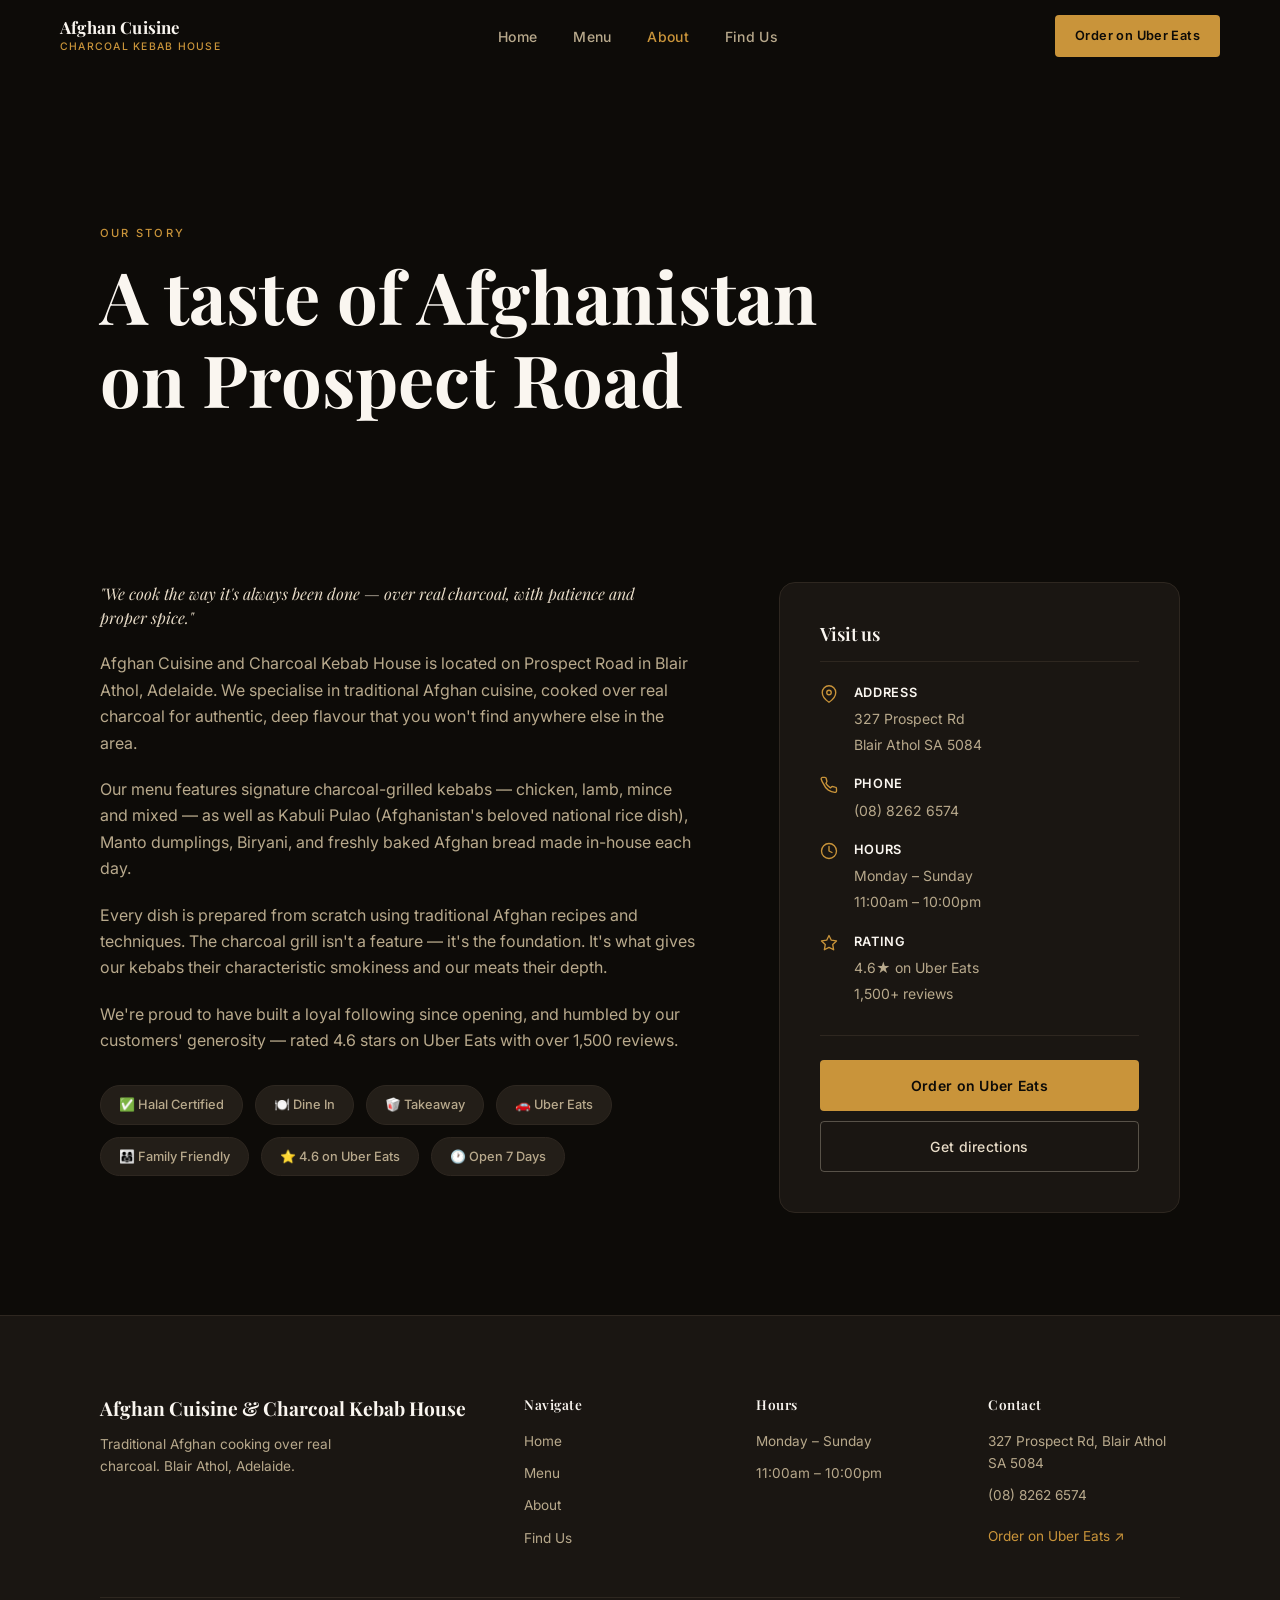
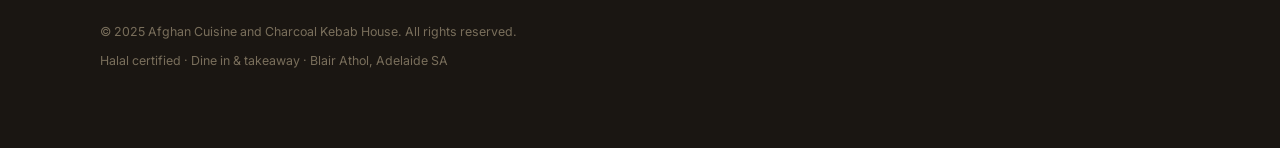
==== about.html @ 82bf2774 "added" ====
<!DOCTYPE html>
<html lang="en">
<head>
  <meta charset="UTF-8">
  <meta name="viewport" content="width=device-width, initial-scale=1, viewport-fit=cover">
  <title>About Us | Afghan Cuisine & Charcoal Kebab House — Blair Athol, Adelaide</title>
  <meta name="description" content="Learn about Afghan Cuisine and Charcoal Kebab House in Blair Athol, Adelaide. Traditional Afghan food cooked over real charcoal. Halal, dine in and takeaway. 4.6★ on Uber Eats.">
  <link rel="canonical" href="https://afghankebabhouse.com.au/about.html">

  <!-- Open Graph -->
  <meta property="og:type" content="website">
  <meta property="og:url" content="https://afghankebabhouse.com.au/about.html">
  <meta property="og:title" content="About — Afghan Cuisine & Charcoal Kebab House">
  <meta property="og:description" content="Traditional Afghan cuisine cooked over real charcoal in Blair Athol, Adelaide. Halal certified, dine in and takeaway. Rated 4.6★ on Uber Eats.">
  <meta property="og:image" content="https://afghankebabhouse.com.au/assets/images/restaurant-interior.jpg">

  <!-- JSON-LD -->
  <script type="application/ld+json">
  {
    "@context": "https://schema.org",
    "@type": "Restaurant",
    "name": "Afghan Cuisine and Charcoal Kebab House",
    "address": {
      "@type": "PostalAddress",
      "streetAddress": "327 Prospect Rd",
      "addressLocality": "Blair Athol",
      "addressRegion": "SA",
      "postalCode": "5084",
      "addressCountry": "AU"
    },
    "telephone": "+61882626574",
    "url": "https://afghankebabhouse.com.au/",
    "servesCuisine": "Afghan",
    "priceRange": "$$",
    "openingHoursSpecification": [
      {
        "@type": "OpeningHoursSpecification",
        "dayOfWeek": ["Monday","Tuesday","Wednesday","Thursday","Friday","Saturday","Sunday"],
        "opens": "11:00",
        "closes": "22:00"
      }
    ],
    "menu": "https://afghankebabhouse.com.au/menu.html",
    "aggregateRating": {
      "@type": "AggregateRating",
      "ratingValue": "4.6",
      "reviewCount": "1500",
      "bestRating": "5"
    }
  }
  </script>

  <link rel="stylesheet" href="assets/css/style.css">
  <link rel="icon" href="data:image/svg+xml,<svg xmlns='http://www.w3.org/2000/svg' viewBox='0 0 100 100'><text y='.9em' font-size='90'>🔥</text></svg>">
</head>
<body>

  <!-- Navigation -->
  <nav class="nav scrolled" role="navigation" aria-label="Main navigation">
    <a href="index.html" class="nav-logo">
      <span class="nav-logo-name">Afghan Cuisine</span>
      <span class="nav-logo-tag">Charcoal Kebab House</span>
    </a>
    <ul class="nav-links">
      <li><a href="index.html">Home</a></li>
      <li><a href="menu.html">Menu</a></li>
      <li><a href="about.html">About</a></li>
      <li><a href="contact.html">Find Us</a></li>
    </ul>
    <a href="https://www.ubereats.com/au/store/afghan-cuisine-and-charcoal-kebab-house/RWX0s6DjTACkVv3nphXjUA"
       target="_blank" rel="noopener noreferrer"
       class="nav-order-btn">Order on Uber Eats</a>
    <button class="nav-hamburger" aria-label="Open menu" aria-expanded="false">
      <span></span><span></span><span></span>
    </button>
  </nav>

  <!-- Mobile Menu -->
  <div class="nav-mobile" role="dialog" aria-label="Mobile navigation">
    <a href="index.html">Home</a>
    <a href="menu.html">Menu</a>
    <a href="about.html">About</a>
    <a href="contact.html">Find Us</a>
    <a href="https://www.ubereats.com/au/store/afghan-cuisine-and-charcoal-kebab-house/RWX0s6DjTACkVv3nphXjUA"
       target="_blank" rel="noopener noreferrer"
       class="mobile-order-btn">Order on Uber Eats</a>
  </div>

  <main>

    <!-- About Hero -->
    <section class="about-hero" aria-label="Restaurant interior">
      <div class="about-hero-bg" role="img" aria-label="The welcoming dining room interior of Afghan Cuisine and Charcoal Kebab House in Blair Athol"></div>
      <div class="about-hero-overlay"></div>
      <div class="container about-hero-content">
        <span style="font-size:0.7rem; letter-spacing:0.2em; color:var(--gold); text-transform:uppercase; font-weight:500; margin-bottom:12px; display:block;">Our story</span>
        <h1>A taste of Afghanistan<br>on Prospect Road</h1>
      </div>
    </section>

    <!-- About Content -->
    <section class="section">
      <div class="container">
        <div class="about-content">
          <div class="about-body">
            <p class="about-lead">"We cook the way it's always been done — over real charcoal, with patience and proper spice."</p>

            <p>Afghan Cuisine and Charcoal Kebab House is located on Prospect Road in Blair Athol, Adelaide. We specialise in traditional Afghan cuisine, cooked over real charcoal for authentic, deep flavour that you won't find anywhere else in the area.</p>

            <p>Our menu features signature charcoal-grilled kebabs — chicken, lamb, mince and mixed — as well as Kabuli Pulao (Afghanistan's beloved national rice dish), Manto dumplings, Biryani, and freshly baked Afghan bread made in-house each day.</p>

            <p>Every dish is prepared from scratch using traditional Afghan recipes and techniques. The charcoal grill isn't a feature — it's the foundation. It's what gives our kebabs their characteristic smokiness and our meats their depth.</p>

            <p>We're proud to have built a loyal following since opening, and humbled by our customers' generosity — rated 4.6 stars on Uber Eats with over 1,500 reviews.</p>

            <div class="about-badges">
              <span class="badge">✅ Halal Certified</span>
              <span class="badge">🍽️ Dine In</span>
              <span class="badge">🥡 Takeaway</span>
              <span class="badge">🚗 Uber Eats</span>
              <span class="badge">👨‍👩‍👧 Family Friendly</span>
              <span class="badge">⭐ 4.6 on Uber Eats</span>
              <span class="badge">🕐 Open 7 Days</span>
            </div>
          </div>

          <aside class="about-sidebar" aria-label="Restaurant details">
            <h3>Visit us</h3>
            <div class="about-detail">

              <div class="about-detail-item">
                <div class="about-detail-icon" aria-hidden="true">
                  <svg width="18" height="18" viewBox="0 0 24 24" fill="none" stroke="currentColor" stroke-width="1.8" stroke-linecap="round" stroke-linejoin="round">
                    <path d="M21 10c0 7-9 13-9 13s-9-6-9-13a9 9 0 0 1 18 0z"/>
                    <circle cx="12" cy="10" r="3"/>
                  </svg>
                </div>
                <div class="about-detail-text">
                  <strong>Address</strong>
                  <span>327 Prospect Rd<br>Blair Athol SA 5084</span>
                </div>
              </div>

              <div class="about-detail-item">
                <div class="about-detail-icon" aria-hidden="true">
                  <svg width="18" height="18" viewBox="0 0 24 24" fill="none" stroke="currentColor" stroke-width="1.8" stroke-linecap="round" stroke-linejoin="round">
                    <path d="M22 16.92v3a2 2 0 0 1-2.18 2 19.79 19.79 0 0 1-8.63-3.07A19.5 19.5 0 0 1 4.69 10.5 19.79 19.79 0 0 1 1.58 4a2 2 0 0 1 1.82-2.18h3a2 2 0 0 1 2 1.72 12.84 12.84 0 0 0 .7 2.81 2 2 0 0 1-.45 2.11L7.91 9.91a16 16 0 0 0 6 6l1.27-1.27a2 2 0 0 1 2.11-.45 12.84 12.84 0 0 0 2.81.7A2 2 0 0 1 22 16.92z"/>
                  </svg>
                </div>
                <div class="about-detail-text">
                  <strong>Phone</strong>
                  <a href="tel:+61882626574"><span>(08) 8262 6574</span></a>
                </div>
              </div>

              <div class="about-detail-item">
                <div class="about-detail-icon" aria-hidden="true">
                  <svg width="18" height="18" viewBox="0 0 24 24" fill="none" stroke="currentColor" stroke-width="1.8" stroke-linecap="round" stroke-linejoin="round">
                    <circle cx="12" cy="12" r="10"/>
                    <polyline points="12 6 12 12 16 14"/>
                  </svg>
                </div>
                <div class="about-detail-text">
                  <strong>Hours</strong>
                  <span>Monday – Sunday<br>11:00am – 10:00pm</span>
                </div>
              </div>

              <div class="about-detail-item">
                <div class="about-detail-icon" aria-hidden="true">
                  <svg width="18" height="18" viewBox="0 0 24 24" fill="none" stroke="currentColor" stroke-width="1.8" stroke-linecap="round" stroke-linejoin="round">
                    <path d="M12 2l3.09 6.26L22 9.27l-5 4.87 1.18 6.88L12 17.77l-6.18 3.25L7 14.14 2 9.27l6.91-1.01L12 2z"/>
                  </svg>
                </div>
                <div class="about-detail-text">
                  <strong>Rating</strong>
                  <span>4.6★ on Uber Eats<br>1,500+ reviews</span>
                </div>
              </div>

            </div>

            <div style="margin-top: 28px; padding-top: 24px; border-top: 1px solid var(--border);">
              <a href="https://www.ubereats.com/au/store/afghan-cuisine-and-charcoal-kebab-house/RWX0s6DjTACkVv3nphXjUA"
                 target="_blank" rel="noopener noreferrer"
                 class="btn-primary" style="width: 100%; justify-content: center;">
                Order on Uber Eats
              </a>
              <a href="contact.html" class="btn-ghost" style="width: 100%; justify-content: center; margin-top: 10px;">
                Get directions
              </a>
            </div>
          </aside>
        </div>
      </div>
    </section>

  </main>

  <!-- Footer -->
  <footer class="footer">
    <div class="container">
      <div class="footer-grid">
        <div>
          <p class="footer-brand-name">Afghan Cuisine &amp; Charcoal Kebab House</p>
          <p class="footer-brand-desc">Traditional Afghan cooking over real charcoal. Blair Athol, Adelaide.</p>
        </div>
        <div>
          <p class="footer-heading">Navigate</p>
          <ul class="footer-list">
            <li><a href="index.html">Home</a></li>
            <li><a href="menu.html">Menu</a></li>
            <li><a href="about.html">About</a></li>
            <li><a href="contact.html">Find Us</a></li>
          </ul>
        </div>
        <div>
          <p class="footer-heading">Hours</p>
          <ul class="footer-list">
            <li>Monday – Sunday</li>
            <li>11:00am – 10:00pm</li>
          </ul>
        </div>
        <div>
          <p class="footer-heading">Contact</p>
          <ul class="footer-list">
            <li>327 Prospect Rd, Blair Athol SA 5084</li>
            <li><a href="tel:+61882626574">(08) 8262 6574</a></li>
            <li style="margin-top: 8px;"><a href="https://www.ubereats.com/au/store/afghan-cuisine-and-charcoal-kebab-house/RWX0s6DjTACkVv3nphXjUA" target="_blank" rel="noopener noreferrer" style="color: var(--gold);">Order on Uber Eats ↗</a></li>
          </ul>
        </div>
      </div>
      <div class="footer-bottom">
        <p>© 2025 Afghan Cuisine and Charcoal Kebab House. All rights reserved.</p>
        <p>Halal certified · Dine in &amp; takeaway · Blair Athol, Adelaide SA</p>
      </div>
    </div>
  </footer>

  <script src="assets/js/main.js"></script>
</body>
</html>
---- assets/css/style.css ----
/* ============================================================
   Afghan Cuisine & Charcoal Kebab House — Main Stylesheet
   Design: Dark moody premium Afghan aesthetic
   Palette: Slate-black #0D0B08 | Parchment #E8DCC8 | Gold #C9943A | Ember #8B2E12
   Type: Playfair Display (headings) | Inter (body)
   ============================================================ */

@import url('https://fonts.googleapis.com/css2?family=Playfair+Display:ital,wght@0,400;0,600;0,700;1,400;1,600&family=Inter:wght@300;400;500;600&display=swap');

/* ─── Reset & Custom Properties ─── */
*, *::before, *::after {
  box-sizing: border-box;
  margin: 0;
  padding: 0;
}

:root {
  --black:      #0D0B08;
  --charcoal:   #1A1612;
  --surface:    #231E18;
  --border:     #2E2720;
  --parchment:  #E8DCC8;
  --parchment-dim: #B8A98C;
  --gold:       #C9943A;
  --gold-light: #E0B05A;
  --ember:      #8B2E12;
  --white:      #FAF6F0;

  --font-display: 'Playfair Display', Georgia, serif;
  --font-body:    'Inter', system-ui, sans-serif;

  --radius-sm: 4px;
  --radius-md: 8px;
  --radius-lg: 16px;

  --transition: 0.25s ease;
  --max-width: 1200px;
  --section-pad: clamp(60px, 8vw, 120px);
}

html {
  scroll-behavior: smooth;
}

body {
  background-color: var(--black);
  color: var(--parchment);
  font-family: var(--font-body);
  font-weight: 400;
  font-size: 16px;
  line-height: 1.65;
  -webkit-font-smoothing: antialiased;
  overflow-x: hidden;
}

img {
  max-width: 100%;
  display: block;
}

a {
  color: inherit;
  text-decoration: none;
}

/* ─── Typography Scale ─── */
h1, h2, h3, h4 {
  font-family: var(--font-display);
  line-height: 1.15;
  color: var(--white);
}

h1 { font-size: clamp(2.4rem, 6vw, 4.5rem); font-weight: 700; }
h2 { font-size: clamp(1.8rem, 4vw, 3rem);   font-weight: 600; }
h3 { font-size: clamp(1.25rem, 2.5vw, 1.75rem); font-weight: 600; }
h4 { font-size: 1.1rem; font-weight: 600; }

p {
  max-width: 68ch;
  color: var(--parchment-dim);
}

/* ─── Layout Utilities ─── */
.container {
  width: 100%;
  max-width: var(--max-width);
  margin-inline: auto;
  padding-inline: clamp(20px, 5vw, 60px);
}

.section {
  padding-block: var(--section-pad);
}

/* ─── Navigation ─── */
.nav {
  position: fixed;
  top: 0;
  left: 0;
  right: 0;
  z-index: 100;
  padding: 0 clamp(20px, 5vw, 60px);
  display: flex;
  align-items: center;
  justify-content: space-between;
  height: 72px;
  transition: background var(--transition), box-shadow var(--transition);
}

.nav.scrolled {
  background: rgba(13, 11, 8, 0.97);
  box-shadow: 0 1px 0 var(--border);
  backdrop-filter: blur(12px);
}

.nav-logo {
  display: flex;
  flex-direction: column;
  gap: 1px;
}

.nav-logo-name {
  font-family: var(--font-display);
  font-size: 1.05rem;
  font-weight: 700;
  color: var(--white);
  letter-spacing: 0.01em;
  line-height: 1.2;
}

.nav-logo-tag {
  font-size: 0.65rem;
  font-weight: 500;
  color: var(--gold);
  letter-spacing: 0.12em;
  text-transform: uppercase;
}

.nav-links {
  display: none;
  list-style: none;
  gap: 36px;
  align-items: center;
}

.nav-links a {
  font-size: 0.875rem;
  font-weight: 500;
  color: var(--parchment-dim);
  transition: color var(--transition);
  letter-spacing: 0.02em;
}

.nav-links a:hover,
.nav-links a.active {
  color: var(--gold);
}

.nav-order-btn {
  display: none;
  background: var(--gold);
  color: var(--black);
  font-size: 0.8rem;
  font-weight: 600;
  padding: 10px 20px;
  border-radius: var(--radius-sm);
  letter-spacing: 0.03em;
  transition: background var(--transition);
  white-space: nowrap;
}

.nav-order-btn:hover {
  background: var(--gold-light);
}

.nav-hamburger {
  background: none;
  border: none;
  cursor: pointer;
  padding: 8px;
  display: flex;
  flex-direction: column;
  gap: 5px;
}

.nav-hamburger span {
  display: block;
  width: 24px;
  height: 2px;
  background: var(--parchment);
  transition: var(--transition);
}

/* Mobile menu */
.nav-mobile {
  display: none;
  position: fixed;
  inset: 72px 0 0 0;
  background: rgba(13, 11, 8, 0.99);
  z-index: 99;
  padding: 40px clamp(20px, 5vw, 60px);
  flex-direction: column;
  gap: 24px;
}

.nav-mobile.open {
  display: flex;
}

.nav-mobile a {
  font-family: var(--font-display);
  font-size: 2rem;
  font-weight: 600;
  color: var(--parchment);
  transition: color var(--transition);
}

.nav-mobile a:hover {
  color: var(--gold);
}

.nav-mobile .mobile-order-btn {
  display: inline-block;
  margin-top: 16px;
  background: var(--gold);
  color: var(--black);
  font-family: var(--font-body);
  font-size: 0.9rem;
  font-weight: 600;
  padding: 14px 28px;
  border-radius: var(--radius-sm);
  text-align: center;
}

@media (min-width: 768px) {
  .nav-links { display: flex; }
  .nav-order-btn { display: inline-block; }
  .nav-hamburger { display: none; }
}

/* ─── Hero ─── */
.hero {
  position: relative;
  min-height: 100svh;
  display: flex;
  align-items: flex-end;
  overflow: hidden;
}

.hero-bg {
  position: absolute;
  inset: 0;
  background-image: url('../images/hero1.jpeg');
  background-size: cover;
  background-position: center;
  transform: scale(1.05);
  transition: transform 8s ease;
}

.hero.loaded .hero-bg {
  transform: scale(1);
}

.hero-overlay {
  position: absolute;
  inset: 0;
  background: linear-gradient(
    to top,
    rgba(13, 11, 8, 0.92) 0%,
    rgba(13, 11, 8, 0.55) 45%,
    rgba(13, 11, 8, 0.2) 100%
  );
}

.hero-content {
  position: relative;
  z-index: 2;
  padding: clamp(60px, 10vw, 120px) clamp(20px, 5vw, 60px);
  max-width: var(--max-width);
  width: 100%;
  margin-inline: auto;
}

.hero-eyebrow {
  font-size: 0.75rem;
  font-weight: 500;
  letter-spacing: 0.18em;
  color: var(--gold);
  text-transform: uppercase;
  margin-bottom: 20px;
  display: flex;
  align-items: center;
  gap: 12px;
}

.hero-eyebrow::before {
  content: '';
  display: block;
  width: 32px;
  height: 1px;
  background: var(--gold);
}

.hero h1 {
  max-width: 14ch;
  margin-bottom: 24px;
}

.hero h1 em {
  font-style: italic;
  color: var(--gold-light);
}

.hero-sub {
  font-size: 1.05rem;
  color: var(--parchment-dim);
  max-width: 44ch;
  margin-bottom: 40px;
}

.hero-actions {
  display: flex;
  flex-wrap: wrap;
  gap: 16px;
  align-items: center;
}

/* ─── Buttons ─── */
.btn-primary {
  display: inline-flex;
  align-items: center;
  gap: 8px;
  background: var(--gold);
  color: var(--black);
  font-family: var(--font-body);
  font-size: 0.875rem;
  font-weight: 600;
  padding: 14px 28px;
  border-radius: var(--radius-sm);
  min-height: 48px;
  transition: background var(--transition), transform 0.15s ease;
  letter-spacing: 0.02em;
  border: none;
  cursor: pointer;
}

.btn-primary:hover {
  background: var(--gold-light);
  transform: translateY(-1px);
}

.btn-ghost {
  display: inline-flex;
  align-items: center;
  gap: 8px;
  background: transparent;
  color: var(--parchment);
  font-family: var(--font-body);
  font-size: 0.875rem;
  font-weight: 500;
  padding: 13px 28px;
  border-radius: var(--radius-sm);
  border: 1px solid rgba(232, 220, 200, 0.3);
  min-height: 48px;
  transition: border-color var(--transition), color var(--transition);
  letter-spacing: 0.02em;
  cursor: pointer;
}

.btn-ghost:hover {
  border-color: var(--gold);
  color: var(--gold);
}

/* ─── Highlights Strip ─── */
.highlights {
  background: var(--charcoal);
  border-top: 1px solid var(--border);
  border-bottom: 1px solid var(--border);
  overflow: hidden;
}

.highlights-inner {
  display: flex;
  overflow-x: auto;
  scrollbar-width: none;
  gap: 0;
}

.highlights-inner::-webkit-scrollbar { display: none; }

.highlight-item {
  flex: 0 0 auto;
  display: flex;
  align-items: center;
  gap: 10px;
  padding: 18px 32px;
  font-size: 0.825rem;
  font-weight: 500;
  color: var(--parchment-dim);
  border-right: 1px solid var(--border);
  white-space: nowrap;
}

.highlight-item:last-child { border-right: none; }

.highlight-item .emoji { font-size: 1.1rem; }

/* ─── Featured Section ─── */
.featured-grid {
  display: grid;
  gap: 24px;
  grid-template-columns: 1fr;
}

.section-header {
  margin-bottom: clamp(32px, 5vw, 56px);
}

.section-header .eyebrow {
  font-size: 0.7rem;
  letter-spacing: 0.2em;
  color: var(--gold);
  text-transform: uppercase;
  font-weight: 500;
  margin-bottom: 12px;
  display: block;
}

.section-header h2 {
  margin-bottom: 16px;
}

.section-header p {
  font-size: 1rem;
}

@media (min-width: 640px) {
  .featured-grid { grid-template-columns: 1fr 1fr; }
}

@media (min-width: 1024px) {
  .featured-grid { grid-template-columns: repeat(4, 1fr); }
}

/* ─── Dish Card ─── */
.dish-card {
  background: var(--charcoal);
  border: 1px solid var(--border);
  border-radius: var(--radius-md);
  overflow: hidden;
  transition: transform var(--transition), border-color var(--transition);
}

.dish-card:hover {
  transform: translateY(-3px);
  border-color: rgba(201, 148, 58, 0.4);
}

.dish-card-img {
  aspect-ratio: 4/3;
  overflow: hidden;
  background: var(--surface);
  position: relative;
}

.dish-card-img img {
  width: 100%;
  height: 100%;
  object-fit: cover;
  transition: transform 0.4s ease;
}

.dish-card:hover .dish-card-img img {
  transform: scale(1.04);
}

.dish-card-placeholder {
  width: 100%;
  height: 100%;
  display: flex;
  flex-direction: column;
  align-items: center;
  justify-content: center;
  gap: 8px;
  background: linear-gradient(135deg, var(--surface) 0%, #1e1a14 100%);
}

.dish-card-placeholder svg {
  opacity: 0.3;
}

.dish-card-placeholder span {
  font-size: 0.7rem;
  color: var(--parchment-dim);
  opacity: 0.5;
  letter-spacing: 0.1em;
  text-transform: uppercase;
}

.dish-card-body {
  padding: 18px 20px 20px;
}

.dish-card-name {
  font-family: var(--font-display);
  font-size: 1.1rem;
  font-weight: 600;
  color: var(--white);
  margin-bottom: 6px;
  line-height: 1.25;
}

.dish-card-desc {
  font-size: 0.825rem;
  color: var(--parchment-dim);
  line-height: 1.55;
  margin-bottom: 14px;
  max-width: none;
}

.dish-card-price {
  font-family: var(--font-display);
  font-size: 1.2rem;
  font-weight: 700;
  color: var(--gold);
}

/* ─── Charcoal / How We Cook Section ─── */
.charcoal-section {
  position: relative;
  overflow: hidden;
  min-height: 480px;
  display: flex;
  align-items: center;
}

.charcoal-bg {
  position: absolute;
  inset: 0;
  background-image: url('../images/kebabs-charcoal.jpg');
  background-size: cover;
  background-position: center 30%;
}

.charcoal-overlay {
  position: absolute;
  inset: 0;
  background: linear-gradient(
    to right,
    rgba(13, 11, 8, 0.94) 0%,
    rgba(13, 11, 8, 0.75) 50%,
    rgba(13, 11, 8, 0.2) 100%
  );
}

.charcoal-content {
  position: relative;
  z-index: 2;
  max-width: 520px;
}

.charcoal-content h2 {
  margin-bottom: 20px;
}

.charcoal-content p {
  margin-bottom: 32px;
  font-size: 1rem;
}

.charcoal-stats {
  display: flex;
  gap: 40px;
  flex-wrap: wrap;
}

.stat {
  display: flex;
  flex-direction: column;
  gap: 4px;
}

.stat-number {
  font-family: var(--font-display);
  font-size: 2rem;
  font-weight: 700;
  color: var(--gold);
  line-height: 1;
}

.stat-label {
  font-size: 0.75rem;
  color: var(--parchment-dim);
  letter-spacing: 0.08em;
  text-transform: uppercase;
  font-weight: 500;
}

/* ─── Lamb Feature / Split ─── */
.lamb-split {
  display: grid;
  gap: 0;
  grid-template-columns: 1fr;
  background: var(--charcoal);
  border: 1px solid var(--border);
  border-radius: var(--radius-lg);
  overflow: hidden;
}

.lamb-split-img {
  aspect-ratio: 16/9;
  overflow: hidden;
}

.lamb-split-img img {
  width: 100%;
  height: 100%;
  object-fit: cover;
}

.lamb-split-text {
  padding: clamp(32px, 5vw, 60px);
  display: flex;
  flex-direction: column;
  justify-content: center;
}

.lamb-split-text h2 {
  margin-bottom: 16px;
}

.lamb-split-text p {
  margin-bottom: 32px;
  font-size: 1rem;
}

@media (min-width: 900px) {
  .lamb-split {
    grid-template-columns: 1fr 1fr;
  }
  .lamb-split-img {
    aspect-ratio: auto;
    min-height: 480px;
  }
}

/* ─── Uber Eats CTA Banner ─── */
.uber-banner {
  background: var(--surface);
  border: 1px solid var(--border);
  border-radius: var(--radius-lg);
  padding: clamp(32px, 5vw, 56px) clamp(24px, 4vw, 48px);
  display: flex;
  flex-direction: column;
  align-items: flex-start;
  gap: 24px;
}

.uber-banner-text h2 {
  margin-bottom: 10px;
}

.uber-banner-text p {
  font-size: 1rem;
}

@media (min-width: 768px) {
  .uber-banner {
    flex-direction: row;
    align-items: center;
    justify-content: space-between;
  }
  .uber-banner-text {
    max-width: 60%;
  }
}

/* ─── Footer ─── */
.footer {
  background: var(--charcoal);
  border-top: 1px solid var(--border);
  padding-block: clamp(48px, 6vw, 80px);
}

.footer-grid {
  display: grid;
  gap: 40px;
  grid-template-columns: 1fr;
}

.footer-brand-name {
  font-family: var(--font-display);
  font-size: 1.2rem;
  font-weight: 700;
  color: var(--white);
  margin-bottom: 8px;
}

.footer-brand-desc {
  font-size: 0.85rem;
  color: var(--parchment-dim);
  max-width: 28ch;
}

.footer-heading {
  font-family: var(--font-display);
  font-size: 0.85rem;
  font-weight: 600;
  color: var(--white);
  margin-bottom: 14px;
  letter-spacing: 0.04em;
}

.footer-list {
  list-style: none;
  display: flex;
  flex-direction: column;
  gap: 10px;
}

.footer-list a,
.footer-list li {
  font-size: 0.85rem;
  color: var(--parchment-dim);
  transition: color var(--transition);
}

.footer-list a:hover {
  color: var(--gold);
}

.footer-bottom {
  margin-top: 48px;
  padding-top: 24px;
  border-top: 1px solid var(--border);
  display: flex;
  flex-direction: column;
  gap: 8px;
}

.footer-bottom p {
  font-size: 0.775rem;
  color: var(--parchment-dim);
  opacity: 0.6;
  max-width: none;
}

@media (min-width: 640px) {
  .footer-grid { grid-template-columns: 1fr 1fr; }
}

@media (min-width: 1024px) {
  .footer-grid { grid-template-columns: 2fr 1fr 1fr 1fr; }
}

/* ─── Menu Page ─── */
.menu-hero {
  padding-top: 72px;
  min-height: 260px;
  background: var(--charcoal);
  border-bottom: 1px solid var(--border);
  display: flex;
  align-items: flex-end;
}

.menu-hero-content {
  padding-bottom: 40px;
}

.menu-hero-content .eyebrow {
  display: block;
  font-size: 0.7rem;
  letter-spacing: 0.2em;
  color: var(--gold);
  text-transform: uppercase;
  font-weight: 500;
  margin-bottom: 10px;
}

/* Tab bar */
.tab-bar {
  background: var(--charcoal);
  border-bottom: 1px solid var(--border);
  position: sticky;
  top: 72px;
  z-index: 50;
}

.tab-bar-inner {
  display: flex;
  overflow-x: auto;
  scrollbar-width: none;
  gap: 0;
}

.tab-bar-inner::-webkit-scrollbar { display: none; }

.tab-btn {
  flex: 0 0 auto;
  padding: 16px 24px;
  font-family: var(--font-body);
  font-size: 0.85rem;
  font-weight: 500;
  color: var(--parchment-dim);
  background: none;
  border: none;
  border-bottom: 2px solid transparent;
  cursor: pointer;
  transition: color var(--transition), border-color var(--transition);
  white-space: nowrap;
  min-height: 52px;
}

.tab-btn:hover {
  color: var(--parchment);
}

.tab-btn.active {
  color: var(--gold);
  border-bottom-color: var(--gold);
}

/* Menu grid */
.menu-section {
  padding-block: clamp(40px, 6vw, 80px);
}

.menu-category {
  display: none;
}

.menu-category.active {
  display: block;
}

.menu-category-header {
  margin-bottom: 32px;
}

.menu-category-header h2 {
  font-size: clamp(1.6rem, 3vw, 2.2rem);
  margin-bottom: 8px;
}

.menu-category-header p {
  font-size: 0.9rem;
}

.menu-grid {
  display: grid;
  gap: 20px;
  grid-template-columns: 1fr;
}

@media (min-width: 640px) {
  .menu-grid { grid-template-columns: 1fr 1fr; }
}

@media (min-width: 1024px) {
  .menu-grid { grid-template-columns: repeat(3, 1fr); }
}

/* ─── About Page ─── */
.about-hero {
  padding-top: 72px;
  position: relative;
  min-height: 480px;
  display: flex;
  align-items: flex-end;
  overflow: hidden;
}

.about-hero-bg {
  position: absolute;
  inset: 0;
  background-image: url('../images/restaurant-interior.jpg');
  background-size: cover;
  background-position: center;
}

.about-hero-overlay {
  position: absolute;
  inset: 0;
  background: linear-gradient(to top, rgba(13,11,8,0.95) 0%, rgba(13,11,8,0.4) 100%);
}

.about-hero-content {
  position: relative;
  z-index: 2;
  padding-bottom: 60px;
}

.about-content {
  display: grid;
  gap: clamp(40px, 6vw, 80px);
  grid-template-columns: 1fr;
}

.about-lead {
  font-family: var(--font-display);
  font-size: clamp(1.2rem, 2.5vw, 1.6rem);
  font-style: italic;
  color: var(--parchment);
  max-width: 52ch;
  line-height: 1.5;
  margin-bottom: 24px;
}

.about-body p {
  font-size: 1rem;
  margin-bottom: 20px;
  max-width: 64ch;
}

.about-badges {
  display: flex;
  flex-wrap: wrap;
  gap: 12px;
  margin-top: 32px;
}

.badge {
  background: var(--surface);
  border: 1px solid var(--border);
  border-radius: 100px;
  padding: 8px 18px;
  font-size: 0.8rem;
  font-weight: 500;
  color: var(--parchment-dim);
}

.about-sidebar {
  background: var(--charcoal);
  border: 1px solid var(--border);
  border-radius: var(--radius-lg);
  padding: clamp(24px, 4vw, 40px);
  height: fit-content;
}

.about-sidebar h3 {
  font-size: 1.15rem;
  margin-bottom: 20px;
  padding-bottom: 16px;
  border-bottom: 1px solid var(--border);
}

.about-detail {
  display: flex;
  flex-direction: column;
  gap: 16px;
}

.about-detail-item {
  display: flex;
  gap: 14px;
}

.about-detail-icon {
  flex: 0 0 20px;
  color: var(--gold);
  margin-top: 2px;
}

.about-detail-text strong {
  display: block;
  font-size: 0.8rem;
  font-weight: 600;
  color: var(--white);
  margin-bottom: 2px;
  letter-spacing: 0.05em;
  text-transform: uppercase;
}

.about-detail-text span {
  font-size: 0.875rem;
  color: var(--parchment-dim);
}

@media (min-width: 900px) {
  .about-content { grid-template-columns: 3fr 2fr; }
}

/* ─── Contact Page ─── */
.contact-grid {
  display: grid;
  gap: clamp(40px, 6vw, 80px);
  grid-template-columns: 1fr;
}

.contact-info h2 {
  margin-bottom: 24px;
}

.contact-detail-list {
  display: flex;
  flex-direction: column;
  gap: 28px;
  margin-bottom: 40px;
}

.contact-detail {
  display: flex;
  gap: 16px;
}

.contact-detail-icon {
  flex: 0 0 44px;
  height: 44px;
  background: var(--surface);
  border: 1px solid var(--border);
  border-radius: var(--radius-md);
  display: flex;
  align-items: center;
  justify-content: center;
  color: var(--gold);
}

.contact-detail-body strong {
  display: block;
  font-size: 0.8rem;
  font-weight: 600;
  color: var(--parchment-dim);
  letter-spacing: 0.08em;
  text-transform: uppercase;
  margin-bottom: 4px;
}

.contact-detail-body p,
.contact-detail-body a {
  font-size: 1rem;
  color: var(--white);
  max-width: none;
  transition: color var(--transition);
}

.contact-detail-body a:hover {
  color: var(--gold);
}

.map-container {
  border-radius: var(--radius-lg);
  overflow: hidden;
  border: 1px solid var(--border);
  aspect-ratio: 16/10;
}

.map-container iframe {
  width: 100%;
  height: 100%;
  display: block;
}

.hours-table {
  width: 100%;
  border-collapse: collapse;
  margin-top: 8px;
}

.hours-table td {
  padding: 6px 0;
  font-size: 0.875rem;
  color: var(--parchment-dim);
  border-bottom: 1px solid rgba(46, 39, 32, 0.5);
}

.hours-table td:first-child {
  color: var(--white);
  font-weight: 500;
  padding-right: 24px;
}

@media (min-width: 900px) {
  .contact-grid { grid-template-columns: 1fr 1fr; }
}

/* ─── Loading state ─── */
.menu-loading {
  text-align: center;
  padding: 60px 20px;
  color: var(--parchment-dim);
  font-size: 0.9rem;
}

/* ─── Scrollbar ─── */
::-webkit-scrollbar { width: 6px; }
::-webkit-scrollbar-track { background: var(--black); }
::-webkit-scrollbar-thumb { background: var(--border); border-radius: 3px; }

/* ─── Focus ─── */
:focus-visible {
  outline: 2px solid var(--gold);
  outline-offset: 3px;
  border-radius: 2px;
}

/* ─── Reduced motion ─── */
@media (prefers-reduced-motion: reduce) {
  *, *::before, *::after {
    animation-duration: 0.01ms !important;
    transition-duration: 0.01ms !important;
  }
  .hero-bg { transform: scale(1); }
}
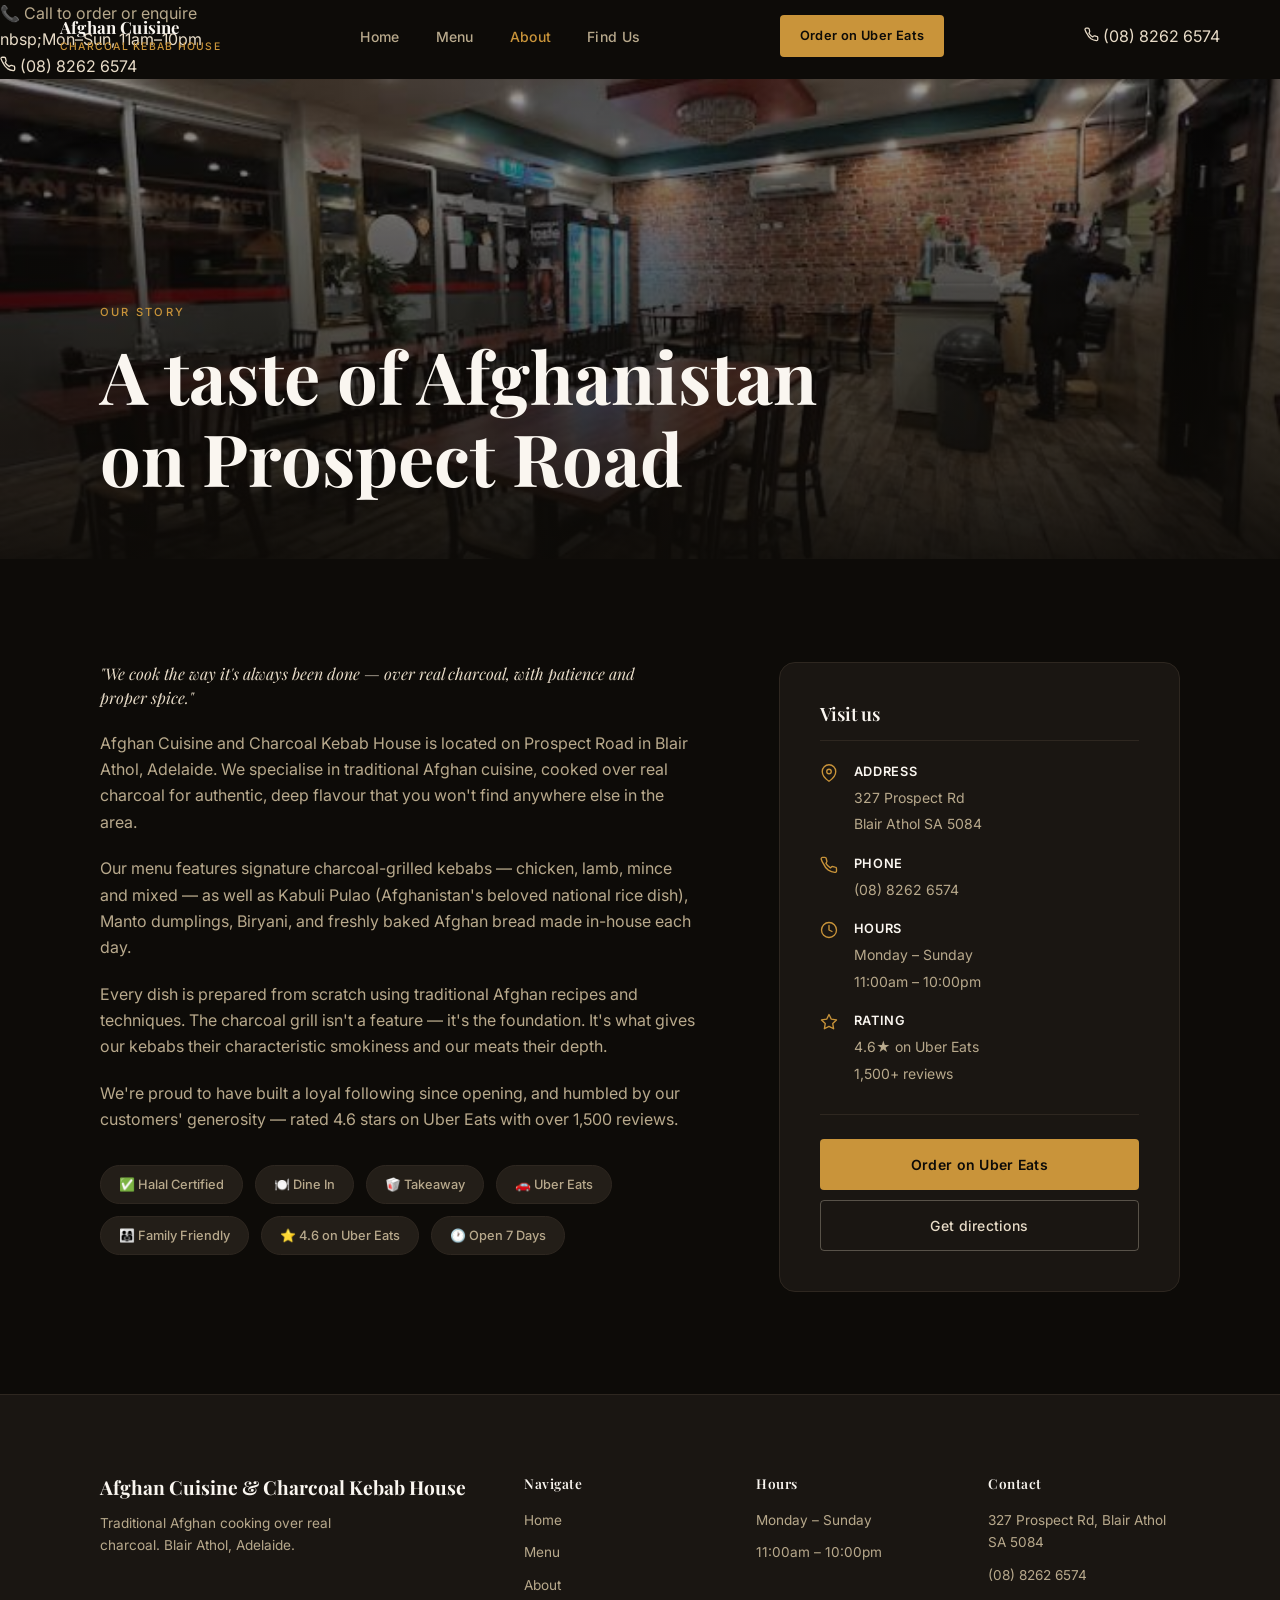
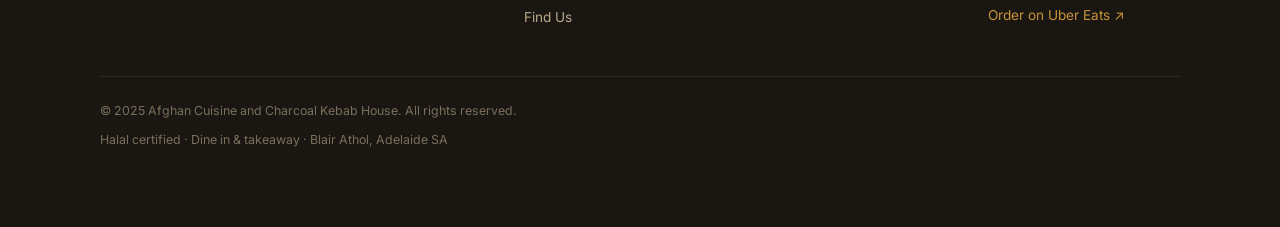
==== commit 1a9984d5: "changed index and added menu pics" ====
--- a/about.html
+++ b/about.html
@@ -70,6 +70,10 @@
     <a href="https://www.ubereats.com/au/store/afghan-cuisine-and-charcoal-kebab-house/RWX0s6DjTACkVv3nphXjUA"
        target="_blank" rel="noopener noreferrer"
        class="nav-order-btn">Order on Uber Eats</a>
+    <a href="tel:+61882626574" class="nav-phone" aria-label="Call us">
+      <svg width="15" height="15" viewBox="0 0 24 24" fill="none" stroke="currentColor" stroke-width="2" stroke-linecap="round" stroke-linejoin="round"><path d="M22 16.92v3a2 2 0 0 1-2.18 2 19.79 19.79 0 0 1-8.63-3.07A19.5 19.5 0 0 1 4.69 10.5 19.79 19.79 0 0 1 1.58 4a2 2 0 0 1 1.82-2.18h3a2 2 0 0 1 2 1.72 12.84 12.84 0 0 0 .7 2.81 2 2 0 0 1-.45 2.11L7.91 9.91a16 16 0 0 0 6 6l1.27-1.27a2 2 0 0 1 2.11-.45 12.84 12.84 0 0 0 2.81.7A2 2 0 0 1 22 16.92z"/></svg>
+      (08) 8262 6574
+    </a>
     <button class="nav-hamburger" aria-label="Open menu" aria-expanded="false">
       <span></span><span></span><span></span>
     </button>
@@ -84,6 +88,15 @@
     <a href="https://www.ubereats.com/au/store/afghan-cuisine-and-charcoal-kebab-house/RWX0s6DjTACkVv3nphXjUA"
        target="_blank" rel="noopener noreferrer"
        class="mobile-order-btn">Order on Uber Eats</a>
+  </div>
+
+  <!-- Call Bar -->
+  <div class="call-bar" role="complementary" aria-label="Contact us">
+    <p class="call-bar-text">📞 Call to order or enquire   <main>nbsp;<span>Mon–Sun, 11am–10pm</span></p>
+    <a href="tel:+61882626574" class="call-bar-btn">
+      <svg width="16" height="16" viewBox="0 0 24 24" fill="none" stroke="currentColor" stroke-width="2" stroke-linecap="round" stroke-linejoin="round"><path d="M22 16.92v3a2 2 0 0 1-2.18 2 19.79 19.79 0 0 1-8.63-3.07A19.5 19.5 0 0 1 4.69 10.5 19.79 19.79 0 0 1 1.58 4a2 2 0 0 1 1.82-2.18h3a2 2 0 0 1 2 1.72 12.84 12.84 0 0 0 .7 2.81 2 2 0 0 1-.45 2.11L7.91 9.91a16 16 0 0 0 6 6l1.27-1.27a2 2 0 0 1 2.11-.45 12.84 12.84 0 0 0 2.81.7A2 2 0 0 1 22 16.92z"/></svg>
+      (08) 8262 6574
+    </a>
   </div>
 
   <main>
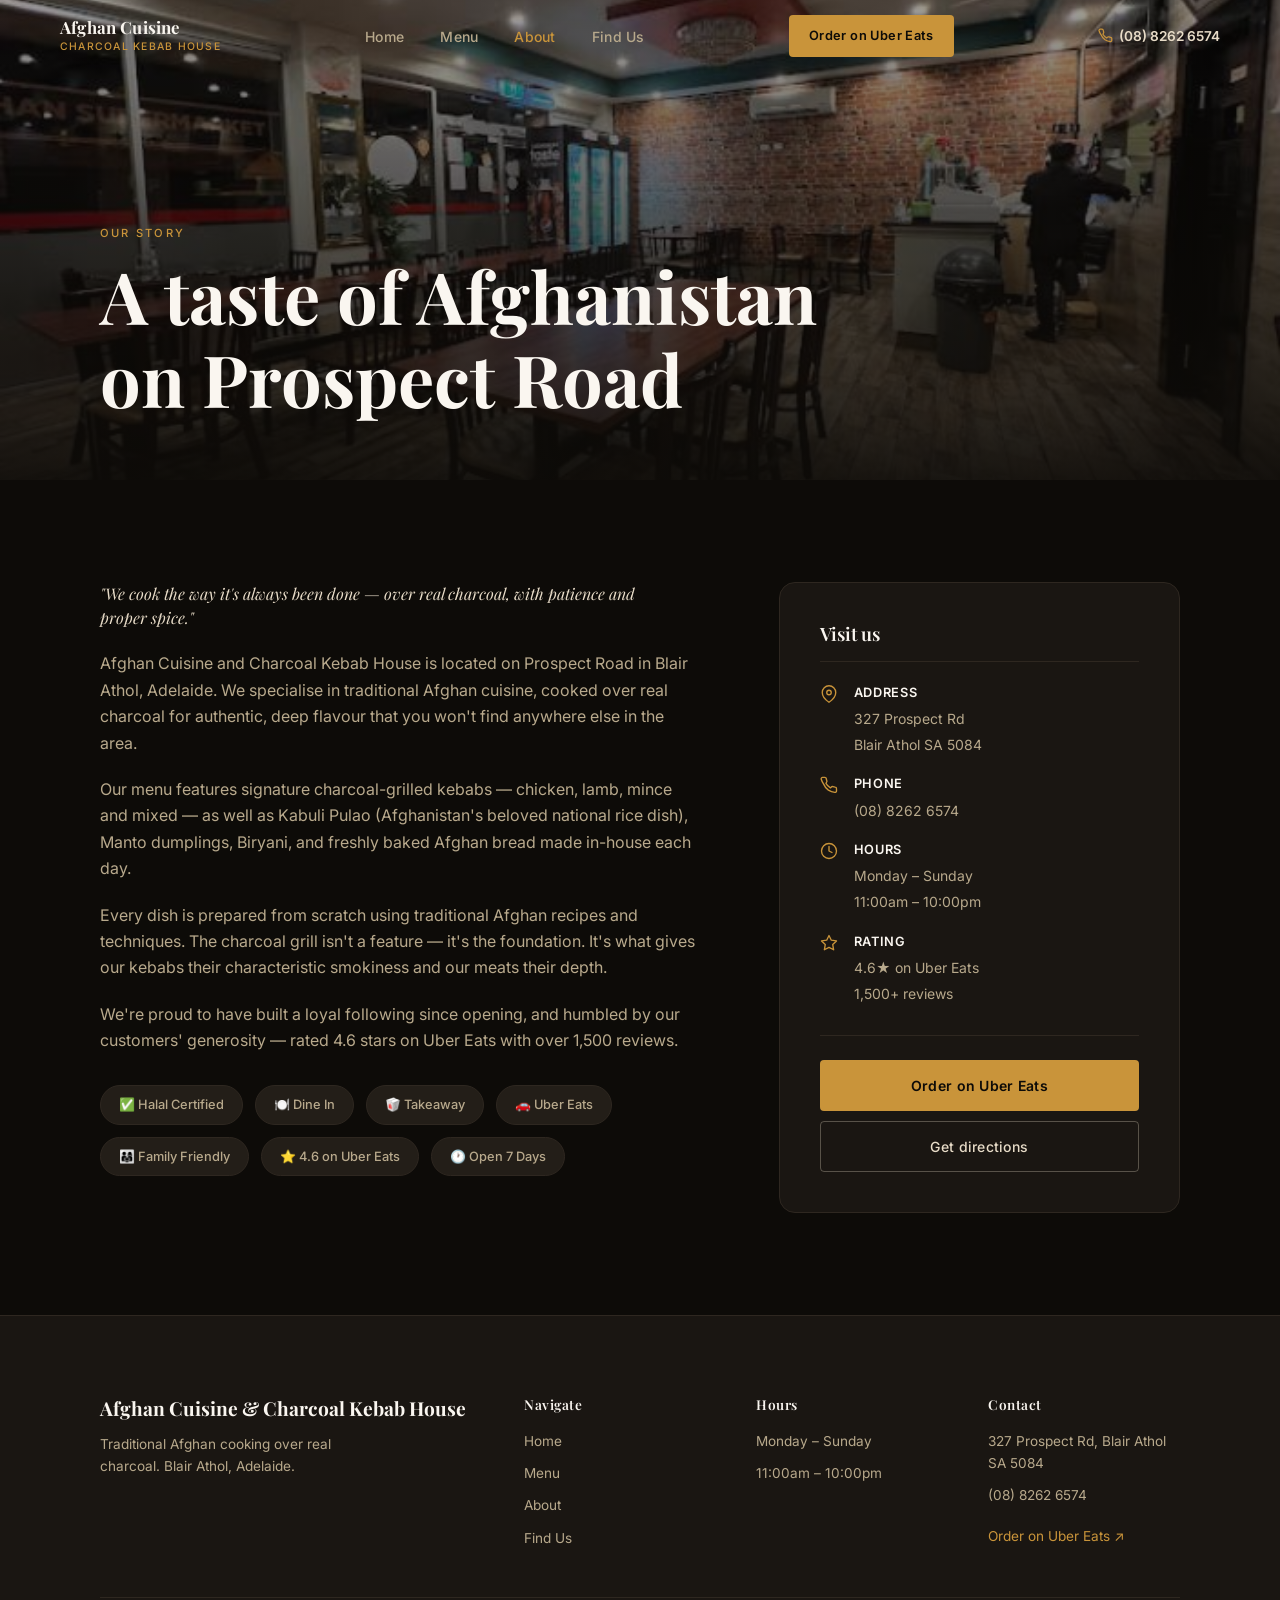
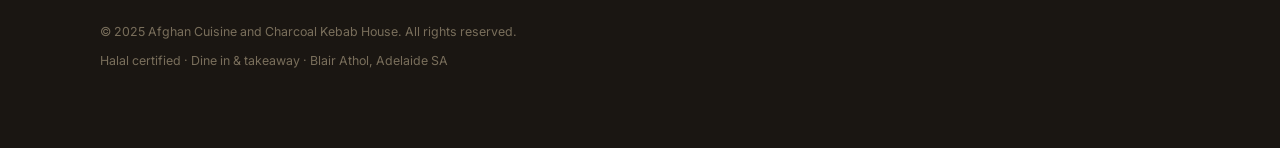
==== commit fd97dea6: "changes" ====
--- a/about.html
+++ b/about.html
@@ -90,15 +90,6 @@
        class="mobile-order-btn">Order on Uber Eats</a>
   </div>
 
-  <!-- Call Bar -->
-  <div class="call-bar" role="complementary" aria-label="Contact us">
-    <p class="call-bar-text">📞 Call to order or enquire   <main>nbsp;<span>Mon–Sun, 11am–10pm</span></p>
-    <a href="tel:+61882626574" class="call-bar-btn">
-      <svg width="16" height="16" viewBox="0 0 24 24" fill="none" stroke="currentColor" stroke-width="2" stroke-linecap="round" stroke-linejoin="round"><path d="M22 16.92v3a2 2 0 0 1-2.18 2 19.79 19.79 0 0 1-8.63-3.07A19.5 19.5 0 0 1 4.69 10.5 19.79 19.79 0 0 1 1.58 4a2 2 0 0 1 1.82-2.18h3a2 2 0 0 1 2 1.72 12.84 12.84 0 0 0 .7 2.81 2 2 0 0 1-.45 2.11L7.91 9.91a16 16 0 0 0 6 6l1.27-1.27a2 2 0 0 1 2.11-.45 12.84 12.84 0 0 0 2.81.7A2 2 0 0 1 22 16.92z"/></svg>
-      (08) 8262 6574
-    </a>
-  </div>
-
   <main>
 
     <!-- About Hero -->
--- a/assets/css/style.css
+++ b/assets/css/style.css
@@ -173,6 +173,25 @@
   background: var(--gold-light);
 }
 
+.nav-phone {
+  display: none;
+  align-items: center;
+  gap: 6px;
+  font-size: 0.85rem;
+  font-weight: 600;
+  color: var(--parchment);
+  white-space: nowrap;
+  transition: color var(--transition);
+}
+
+.nav-phone:hover {
+  color: var(--gold);
+}
+
+.nav-phone svg {
+  color: var(--gold);
+}
+
 .nav-hamburger {
   background: none;
   border: none;
@@ -235,6 +254,7 @@
 @media (min-width: 768px) {
   .nav-links { display: flex; }
   .nav-order-btn { display: inline-block; }
+  .nav-phone { display: inline-flex; }
   .nav-hamburger { display: none; }
 }
 
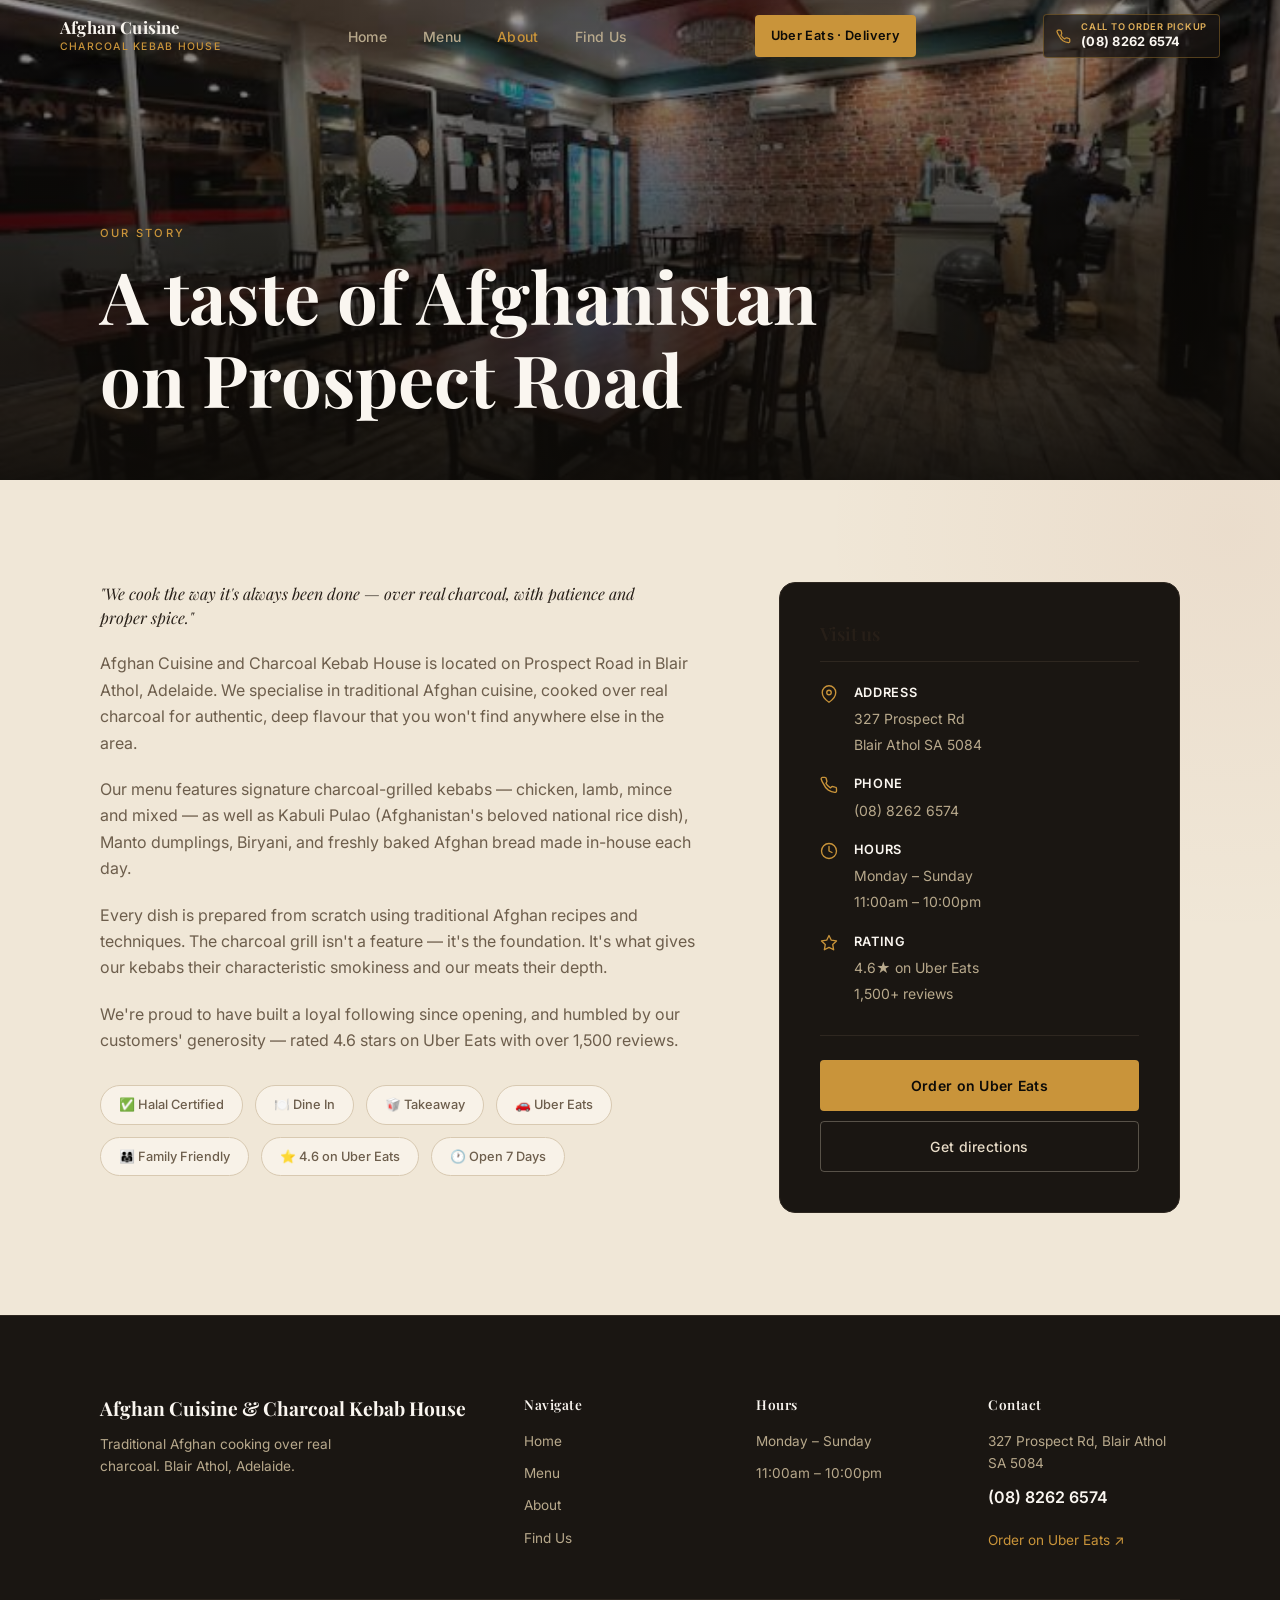
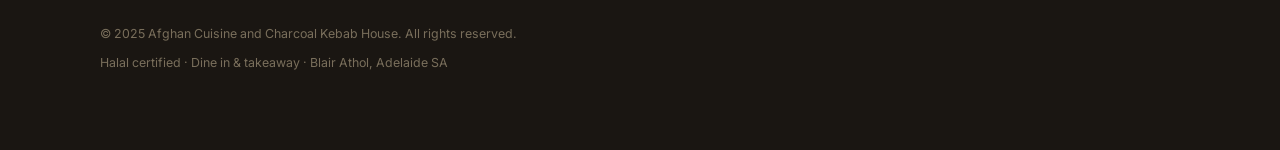
==== commit e003e6fd: "Refresh site design and ordering CTAs" ====
--- a/about.html
+++ b/about.html
@@ -69,10 +69,13 @@
     </ul>
     <a href="https://www.ubereats.com/au/store/afghan-cuisine-and-charcoal-kebab-house/RWX0s6DjTACkVv3nphXjUA"
        target="_blank" rel="noopener noreferrer"
-       class="nav-order-btn">Order on Uber Eats</a>
-    <a href="tel:+61882626574" class="nav-phone" aria-label="Call us">
+       class="nav-order-btn">Uber Eats · Delivery</a>
+    <a href="tel:+61882626574" class="nav-phone" aria-label="Call to order pickup, (08) 8262 6574">
       <svg width="15" height="15" viewBox="0 0 24 24" fill="none" stroke="currentColor" stroke-width="2" stroke-linecap="round" stroke-linejoin="round"><path d="M22 16.92v3a2 2 0 0 1-2.18 2 19.79 19.79 0 0 1-8.63-3.07A19.5 19.5 0 0 1 4.69 10.5 19.79 19.79 0 0 1 1.58 4a2 2 0 0 1 1.82-2.18h3a2 2 0 0 1 2 1.72 12.84 12.84 0 0 0 .7 2.81 2 2 0 0 1-.45 2.11L7.91 9.91a16 16 0 0 0 6 6l1.27-1.27a2 2 0 0 1 2.11-.45 12.84 12.84 0 0 0 2.81.7A2 2 0 0 1 22 16.92z"/></svg>
-      (08) 8262 6574
+      <span class="nav-phone-copy">
+        <span class="nav-phone-label">Call to order pickup</span>
+        <span class="nav-phone-number">(08) 8262 6574</span>
+      </span>
     </a>
     <button class="nav-hamburger" aria-label="Open menu" aria-expanded="false">
       <span></span><span></span><span></span>
@@ -103,7 +106,7 @@
     </section>
 
     <!-- About Content -->
-    <section class="section">
+    <section class="section section-warm">
       <div class="container">
         <div class="about-content">
           <div class="about-body">
--- a/assets/css/style.css
+++ b/assets/css/style.css
@@ -535,8 +535,38 @@
   font-size: 0.825rem;
   color: var(--parchment-dim);
   line-height: 1.55;
-  margin-bottom: 14px;
+  margin-bottom: 8px;
   max-width: none;
+}
+
+.dish-card-desc.is-collapsed {
+  max-height: 6.2em;
+  overflow: hidden;
+}
+
+.dish-card-desc.is-expanded {
+  max-height: none;
+}
+
+.dish-card-more {
+  align-self: flex-start;
+  margin: 0 0 12px;
+  padding: 0;
+  border: 0;
+  background: transparent;
+  color: var(--gold);
+  font: inherit;
+  font-size: 0.78rem;
+  cursor: pointer;
+}
+
+.dish-card-more:hover,
+.dish-card-more:focus-visible {
+  text-decoration: underline;
+}
+
+.dish-card-more[hidden] {
+  display: none;
 }
 
 .dish-card-price {
@@ -1122,3 +1152,299 @@
   }
   .hero-bg { transform: scale(1); }
 }
+
+/* ─── Heritage editorial refresh ─── */
+:root {
+  --sand: #F0E7D7;
+  --sand-light: #FBF7EF;
+  --sand-ink: #271F18;
+  --sand-muted: #6D5E4C;
+}
+
+.nav-order-btn {
+  padding-inline: 16px;
+  box-shadow: 0 6px 20px rgba(201, 148, 58, 0.12);
+}
+
+.nav-phone {
+  gap: 10px;
+  padding: 7px 12px;
+  border: 1px solid rgba(201, 148, 58, 0.35);
+  border-radius: var(--radius-sm);
+  background: rgba(26, 22, 18, 0.72);
+}
+
+.nav-phone-copy {
+  display: flex;
+  flex-direction: column;
+  gap: 2px;
+  line-height: 1.15;
+}
+
+.nav-phone-label {
+  color: var(--gold-light);
+  font-size: 0.58rem;
+  font-weight: 600;
+  letter-spacing: 0.08em;
+  text-transform: uppercase;
+}
+
+.nav-phone-number {
+  color: var(--white);
+  font-size: 0.8rem;
+  font-weight: 700;
+  letter-spacing: 0.02em;
+}
+
+@media (min-width: 768px) and (max-width: 1080px) {
+  .nav { padding-inline: 18px; }
+  .nav-links { gap: 16px; }
+  .nav-logo-name { font-size: 0.92rem; }
+  .nav-logo-tag { font-size: 0.55rem; letter-spacing: 0.08em; }
+  .nav-order-btn { padding: 9px 11px; font-size: 0.7rem; }
+  .nav-phone { padding: 7px 9px; }
+  .nav-phone-label { display: none; }
+  .nav-phone-number { font-size: 0.72rem; }
+}
+
+.hero-content {
+  padding-bottom: clamp(72px, 10vw, 116px);
+}
+
+.hero-sub {
+  max-width: 48ch;
+}
+
+.hero-actions .btn-pickup {
+  flex-direction: column;
+  align-items: flex-start;
+  justify-content: center;
+  gap: 1px;
+  line-height: 1.25;
+  min-width: 220px;
+}
+
+.hero-actions .btn-pickup strong {
+  color: var(--gold-light);
+  font-size: 1rem;
+  letter-spacing: 0.025em;
+}
+
+.hero-menu-link {
+  color: var(--parchment-dim);
+  font-size: 0.84rem;
+  font-weight: 500;
+  padding: 12px 4px;
+  transition: color var(--transition);
+}
+
+.hero-menu-link:hover { color: var(--white); }
+.hero-menu-link span { color: var(--gold-light); margin-left: 4px; }
+
+.section-warm {
+  color: var(--sand-ink);
+  background-color: var(--sand);
+  background-image: radial-gradient(circle at 96% 6%, rgba(139, 46, 18, 0.055), transparent 28%);
+}
+
+.section-warm h1,
+.section-warm h2,
+.section-warm h3,
+.section-warm .about-lead {
+  color: var(--sand-ink);
+}
+
+.section-warm p { color: var(--sand-muted); }
+.section-warm .section-header .eyebrow { color: var(--ember); }
+.section-warm .section-header { max-width: 760px; }
+.section-warm .dish-card {
+  background: var(--sand-light);
+  border-color: #D8C9B1;
+  box-shadow: 0 12px 30px rgba(39, 31, 24, 0.06);
+}
+.section-warm .dish-card:hover {
+  border-color: rgba(139, 46, 18, 0.48);
+  box-shadow: 0 18px 36px rgba(39, 31, 24, 0.1);
+}
+.section-warm .dish-card-img { background: #E5D8C3; }
+.section-warm .dish-card-name { color: var(--sand-ink); }
+.section-warm .dish-card-desc { color: var(--sand-muted); }
+.section-warm .dish-card-price { color: var(--ember); }
+.section-warm .dish-card-more { color: var(--ember); }
+.section-warm .badge {
+  background: rgba(251, 247, 239, 0.72);
+  border-color: #D8C9B1;
+  color: var(--sand-muted);
+}
+.section-warm .contact-detail-icon {
+  background: var(--sand-light);
+  border-color: #D8C9B1;
+}
+.section-warm .contact-detail-body strong { color: var(--sand-muted); }
+.section-warm .contact-detail-body p,
+.section-warm .contact-detail-body a { color: var(--sand-ink); }
+.section-warm .contact-detail-body a:hover { color: var(--ember); }
+.section-warm .hours-table td { color: var(--sand-muted); border-bottom-color: #D8C9B1; }
+.section-warm .hours-table td:first-child { color: var(--sand-ink); }
+.section-warm .map-container { border-color: #D8C9B1; }
+
+.heritage-motif {
+  display: block;
+  width: 72px;
+  height: 12px;
+  margin-top: 26px;
+  opacity: 0.72;
+  background-image:
+    linear-gradient(45deg, transparent 43%, var(--ember) 45%, var(--ember) 55%, transparent 57%),
+    linear-gradient(-45deg, transparent 43%, var(--gold) 45%, var(--gold) 55%, transparent 57%);
+  background-size: 12px 12px;
+  background-repeat: repeat-x;
+}
+
+.order-choice-group {
+  display: flex;
+  align-items: center;
+  flex-wrap: wrap;
+  gap: 12px;
+}
+
+.order-choice-group .btn-pickup { white-space: nowrap; }
+
+.uber-banner .order-choice-group { flex: 0 0 auto; }
+
+.menu-order-strip {
+  background: var(--charcoal);
+  border-bottom: 1px solid var(--border);
+  padding-block: 16px;
+}
+
+.menu-order-strip-inner {
+  display: flex;
+  align-items: center;
+  justify-content: space-between;
+  gap: 16px;
+}
+
+.menu-order-strip-inner > p {
+  color: var(--parchment-dim);
+  font-size: 0.85rem;
+  max-width: none;
+}
+
+.menu-order-strip .btn-primary,
+.menu-order-strip .btn-ghost {
+  min-height: 42px;
+  padding: 10px 16px;
+  font-size: 0.78rem;
+}
+
+.menu-content {
+  background: var(--sand);
+  color: var(--sand-ink);
+}
+
+.menu-content .menu-category-header h2 { color: var(--sand-ink); }
+.menu-content .menu-category-header p { color: var(--sand-muted); }
+.menu-content .menu-category-header { max-width: 720px; }
+.menu-content .dish-card {
+  background: var(--sand-light);
+  border-color: #D8C9B1;
+  box-shadow: 0 10px 26px rgba(39, 31, 24, 0.055);
+}
+.menu-content .dish-card:hover { border-color: rgba(139, 46, 18, 0.48); }
+.menu-content .dish-card-img { background: #E5D8C3; }
+.menu-content .dish-card-name { color: var(--sand-ink); }
+.menu-content .dish-card-desc { color: var(--sand-muted); }
+.menu-content .dish-card-price { color: var(--ember); }
+.menu-content .dish-card-more { color: var(--ember); }
+.menu-content .dish-card-placeholder { background: linear-gradient(135deg, #E5D8C3, #F1E7D7); }
+.menu-content .dish-card-placeholder span { color: var(--sand-muted); opacity: 0.8; }
+.menu-content .menu-loading { color: var(--sand-muted); }
+
+.contact-phone-action {
+  display: inline-block;
+  margin-top: 3px;
+  font-family: var(--font-display);
+  font-size: clamp(1.35rem, 3vw, 1.8rem) !important;
+  font-weight: 700;
+  letter-spacing: 0.015em;
+  text-decoration: underline;
+  text-decoration-color: rgba(139, 46, 18, 0.32);
+  text-underline-offset: 5px;
+}
+
+.footer-list a[href^="tel:"] {
+  color: var(--white);
+  font-size: 1rem;
+  font-weight: 600;
+}
+
+.mobile-order-bar { display: none; }
+
+@media (max-width: 767px) {
+  body { padding-bottom: calc(84px + env(safe-area-inset-bottom)); }
+  .hero-content { padding-bottom: calc(120px + env(safe-area-inset-bottom)); }
+  .hero-actions { gap: 10px; align-items: stretch; }
+  .hero-actions .btn-primary,
+  .hero-actions .btn-pickup {
+    width: 100%;
+    min-height: 56px;
+    justify-content: center;
+    align-items: center;
+  }
+  .hero-actions .hero-menu-link { align-self: center; padding-block: 4px; }
+  .menu-order-strip-inner { align-items: flex-start; flex-direction: column; }
+  .order-choice-group { width: 100%; }
+  .order-choice-group .btn-primary,
+  .order-choice-group .btn-pickup {
+    flex: 1 1 145px;
+    min-height: 50px;
+    justify-content: center;
+    text-align: center;
+    padding: 10px 12px;
+    white-space: normal;
+  }
+  .mobile-order-bar {
+    position: fixed;
+    z-index: 120;
+    inset: auto 0 0;
+    display: grid;
+    grid-template-columns: minmax(0, 1fr) minmax(0, 1fr);
+    gap: 8px;
+    padding: 8px max(12px, env(safe-area-inset-left)) calc(8px + env(safe-area-inset-bottom));
+    border-top: 1px solid rgba(201, 148, 58, 0.35);
+    background: rgba(13, 11, 8, 0.97);
+    backdrop-filter: blur(16px);
+  }
+  .mobile-order-bar a {
+    display: flex;
+    min-width: 0;
+    min-height: 58px;
+    flex-direction: column;
+    align-items: center;
+    justify-content: center;
+    gap: 2px;
+    padding: 6px 8px;
+    border: 1px solid transparent;
+    border-radius: var(--radius-sm);
+    line-height: 1.15;
+    text-align: center;
+  }
+  .mobile-order-bar span {
+    font-size: 0.57rem;
+    font-weight: 600;
+    letter-spacing: 0.07em;
+  }
+  .mobile-order-bar strong {
+    font-size: clamp(0.72rem, 3.25vw, 0.9rem);
+    font-weight: 700;
+  }
+  .mobile-order-delivery { background: var(--gold); color: var(--black); }
+  .mobile-order-pickup {
+    background: var(--surface);
+    border-color: rgba(201, 148, 58, 0.62) !important;
+    color: var(--white);
+  }
+  .mobile-order-pickup span { color: var(--gold-light); }
+  .mobile-order-pickup strong { font-size: clamp(0.69rem, 3vw, 0.86rem); }
+}
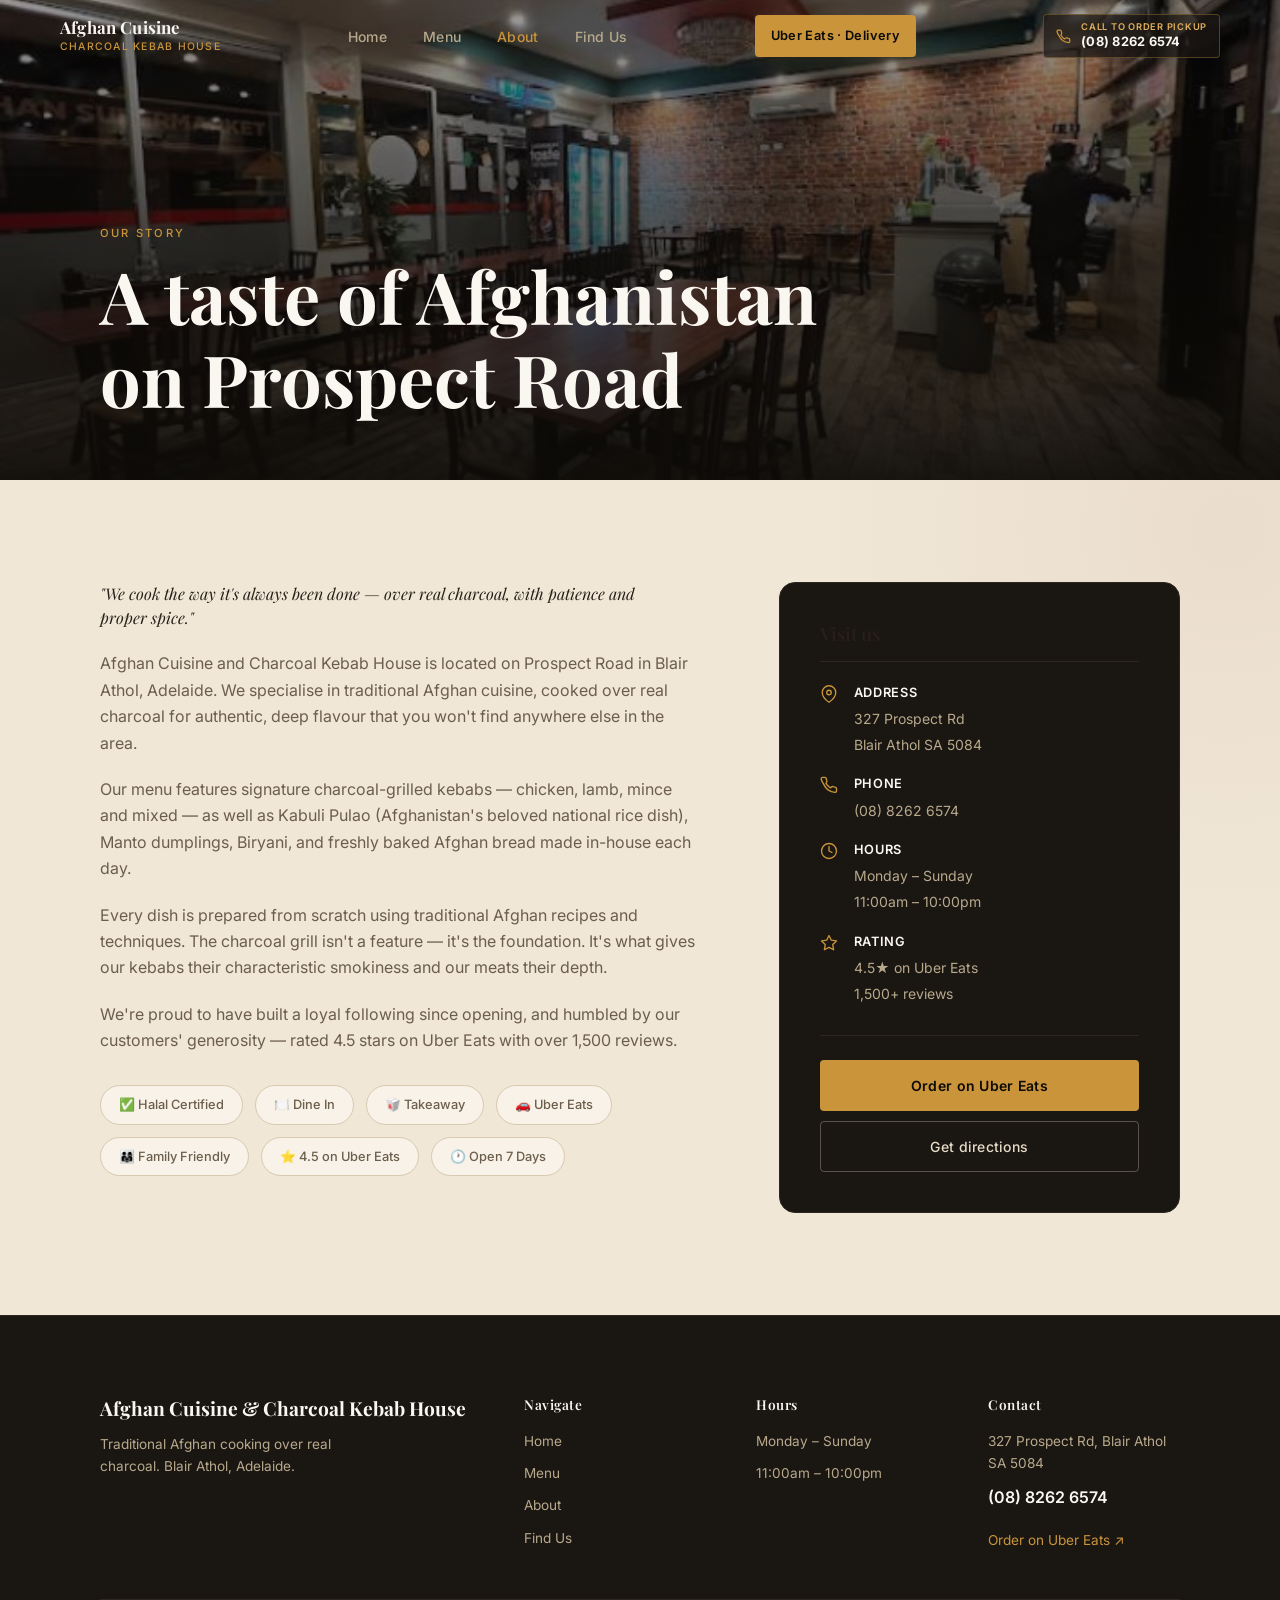
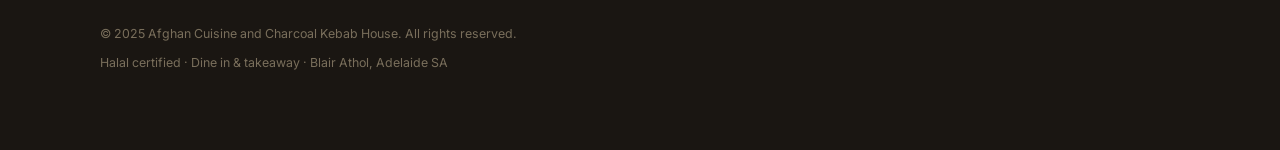
==== commit f05436f4: "Improve technical SEO and crawlable menu" ====
--- a/about.html
+++ b/about.html
@@ -4,21 +4,23 @@
   <meta charset="UTF-8">
   <meta name="viewport" content="width=device-width, initial-scale=1, viewport-fit=cover">
   <title>About Us | Afghan Cuisine & Charcoal Kebab House — Blair Athol, Adelaide</title>
-  <meta name="description" content="Learn about Afghan Cuisine and Charcoal Kebab House in Blair Athol, Adelaide. Traditional Afghan food cooked over real charcoal. Halal, dine in and takeaway. 4.6★ on Uber Eats.">
-  <link rel="canonical" href="https://afghankebabhouse.com.au/about.html">
+  <meta name="description" content="Learn about Afghan Cuisine and Charcoal Kebab House in Blair Athol, Adelaide. Traditional Afghan food cooked over real charcoal. Halal, dine in and takeaway. 4.5★ on Uber Eats.">
+  <link rel="canonical" href="https://afghan-cuisine-charcoal-kebab-house-prospect-rd.pages.dev/about.html">
 
   <!-- Open Graph -->
   <meta property="og:type" content="website">
-  <meta property="og:url" content="https://afghankebabhouse.com.au/about.html">
+  <meta property="og:site_name" content="Afghan Cuisine &amp; Charcoal Kebab House">
+  <meta property="og:url" content="https://afghan-cuisine-charcoal-kebab-house-prospect-rd.pages.dev/about.html">
   <meta property="og:title" content="About — Afghan Cuisine & Charcoal Kebab House">
-  <meta property="og:description" content="Traditional Afghan cuisine cooked over real charcoal in Blair Athol, Adelaide. Halal certified, dine in and takeaway. Rated 4.6★ on Uber Eats.">
-  <meta property="og:image" content="https://afghankebabhouse.com.au/assets/images/restaurant-interior.jpg">
+  <meta property="og:description" content="Traditional Afghan cuisine cooked over real charcoal in Blair Athol, Adelaide. Halal certified, dine in and takeaway. Rated 4.5★ on Uber Eats.">
+  <meta property="og:image" content="https://afghan-cuisine-charcoal-kebab-house-prospect-rd.pages.dev/assets/images/restaurant-interior.jpg">
 
   <!-- JSON-LD -->
   <script type="application/ld+json">
   {
     "@context": "https://schema.org",
     "@type": "Restaurant",
+    "@id": "https://afghan-cuisine-charcoal-kebab-house-prospect-rd.pages.dev/#restaurant",
     "name": "Afghan Cuisine and Charcoal Kebab House",
     "address": {
       "@type": "PostalAddress",
@@ -28,8 +30,13 @@
       "postalCode": "5084",
       "addressCountry": "AU"
     },
+    "geo": {
+      "@type": "GeoCoordinates",
+      "latitude": -34.8656431,
+      "longitude": 138.5927746
+    },
     "telephone": "+61882626574",
-    "url": "https://afghankebabhouse.com.au/",
+    "url": "https://afghan-cuisine-charcoal-kebab-house-prospect-rd.pages.dev/",
     "servesCuisine": "Afghan",
     "priceRange": "$$",
     "openingHoursSpecification": [
@@ -40,16 +47,19 @@
         "closes": "22:00"
       }
     ],
-    "menu": "https://afghankebabhouse.com.au/menu.html",
-    "aggregateRating": {
-      "@type": "AggregateRating",
-      "ratingValue": "4.6",
-      "reviewCount": "1500",
-      "bestRating": "5"
-    }
+    "menu": "https://afghan-cuisine-charcoal-kebab-house-prospect-rd.pages.dev/menu.html",
+    "sameAs": ["https://www.ubereats.com/au/store/afghan-cuisine-and-charcoal-kebab-house/RWX0s6DjTACkVv3nphXjUA"]
   }
   </script>
 
+  <!-- Google tag (gtag.js) -->
+  <script async src="https://www.googletagmanager.com/gtag/js?id=G-53LRJNML03"></script>
+  <script>
+    window.dataLayer = window.dataLayer || [];
+    function gtag(){dataLayer.push(arguments);}
+    gtag('js', new Date());
+    gtag('config', 'G-53LRJNML03');
+  </script>
   <link rel="stylesheet" href="assets/css/style.css">
   <link rel="icon" href="data:image/svg+xml,<svg xmlns='http://www.w3.org/2000/svg' viewBox='0 0 100 100'><text y='.9em' font-size='90'>🔥</text></svg>">
 </head>
@@ -118,7 +128,7 @@
 
             <p>Every dish is prepared from scratch using traditional Afghan recipes and techniques. The charcoal grill isn't a feature — it's the foundation. It's what gives our kebabs their characteristic smokiness and our meats their depth.</p>
 
-            <p>We're proud to have built a loyal following since opening, and humbled by our customers' generosity — rated 4.6 stars on Uber Eats with over 1,500 reviews.</p>
+            <p>We're proud to have built a loyal following since opening, and humbled by our customers' generosity — rated 4.5 stars on Uber Eats with over 1,500 reviews.</p>
 
             <div class="about-badges">
               <span class="badge">✅ Halal Certified</span>
@@ -126,7 +136,7 @@
               <span class="badge">🥡 Takeaway</span>
               <span class="badge">🚗 Uber Eats</span>
               <span class="badge">👨‍👩‍👧 Family Friendly</span>
-              <span class="badge">⭐ 4.6 on Uber Eats</span>
+              <span class="badge">⭐ 4.5 on Uber Eats</span>
               <span class="badge">🕐 Open 7 Days</span>
             </div>
           </div>
@@ -181,7 +191,7 @@
                 </div>
                 <div class="about-detail-text">
                   <strong>Rating</strong>
-                  <span>4.6★ on Uber Eats<br>1,500+ reviews</span>
+                  <span>4.5★ on Uber Eats<br>1,500+ reviews</span>
                 </div>
               </div>
 
